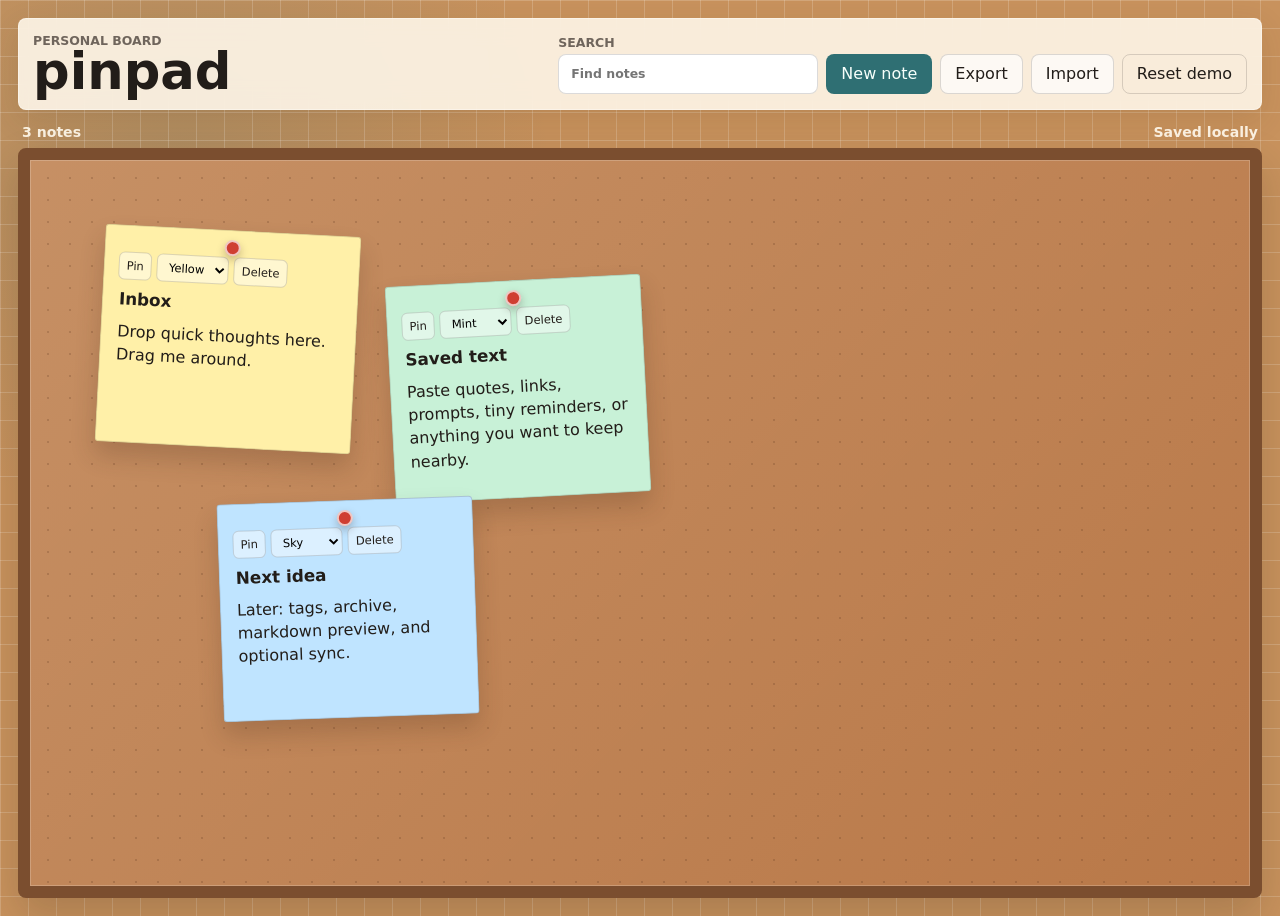
==== index.html @ 776c851c "Initial pinpad demo" ====
<!doctype html>
<html lang="en">
  <head>
    <meta charset="utf-8">
    <meta name="viewport" content="width=device-width, initial-scale=1">
    <title>pinpad</title>
    <link rel="stylesheet" href="styles.css">
  </head>
  <body>
    <main class="app-shell">
      <header class="topbar" aria-label="Board controls">
        <div class="brand">
          <p class="eyebrow">Personal board</p>
          <h1>pinpad</h1>
        </div>
        <div class="actions">
          <label class="search">
            <span>Search</span>
            <input id="searchInput" type="search" placeholder="Find notes">
          </label>
          <button id="addNote" class="primary" type="button">New note</button>
          <button id="exportNotes" type="button">Export</button>
          <label class="import-button">
            Import
            <input id="importNotes" type="file" accept="application/json">
          </label>
          <button id="resetBoard" class="ghost" type="button">Reset demo</button>
        </div>
      </header>

      <section class="board-wrap" aria-label="Sticky note board">
        <div class="board-meta">
          <span id="noteCount">0 notes</span>
          <span>Saved locally</span>
        </div>
        <div id="board" class="board"></div>
      </section>
    </main>

    <template id="noteTemplate">
      <article class="note" data-note-id="">
        <div class="note-pin" aria-hidden="true"></div>
        <div class="note-toolbar">
          <button class="pin-note" type="button" title="Bring forward">Pin</button>
          <select class="color-note" title="Color">
            <option value="yellow">Yellow</option>
            <option value="mint">Mint</option>
            <option value="sky">Sky</option>
            <option value="rose">Rose</option>
            <option value="lilac">Lilac</option>
          </select>
          <button class="delete-note" type="button" title="Delete">Delete</button>
        </div>
        <input class="note-title" aria-label="Note title" maxlength="48">
        <textarea class="note-body" aria-label="Note text" spellcheck="true"></textarea>
      </article>
    </template>

    <script src="app.js"></script>
  </body>
</html>
---- styles.css ----
:root {
  --ink: #221d19;
  --muted: #6f655c;
  --line: rgba(34, 29, 25, 0.16);
  --paper: #fff9ec;
  --surface: #f8f1e4;
  --accent: #2f6f73;
  --accent-ink: #f7fffb;
  --shadow: 0 18px 42px rgba(35, 25, 18, 0.18);
  --note-yellow: #fff0a8;
  --note-mint: #c8f1d7;
  --note-sky: #bfe4ff;
  --note-rose: #ffc7cc;
  --note-lilac: #dfd0ff;
}

* {
  box-sizing: border-box;
}

body {
  min-height: 100vh;
  margin: 0;
  color: var(--ink);
  font-family: Inter, ui-sans-serif, system-ui, -apple-system, BlinkMacSystemFont, "Segoe UI", sans-serif;
  background:
    linear-gradient(90deg, rgba(255, 255, 255, 0.18) 1px, transparent 1px),
    linear-gradient(rgba(255, 255, 255, 0.18) 1px, transparent 1px),
    radial-gradient(circle at 14% 18%, rgba(47, 111, 115, 0.16), transparent 28%),
    #c8925d;
  background-size: 28px 28px, 28px 28px, auto, auto;
}

button,
input,
select,
textarea {
  font: inherit;
}

button,
.import-button {
  min-height: 40px;
  border: 1px solid var(--line);
  border-radius: 8px;
  padding: 0 14px;
  color: var(--ink);
  background: rgba(255, 255, 255, 0.7);
  cursor: pointer;
}

button:hover,
.import-button:hover {
  border-color: rgba(34, 29, 25, 0.34);
  transform: translateY(-1px);
}

.app-shell {
  min-height: 100vh;
  padding: 18px;
}

.topbar {
  display: flex;
  align-items: center;
  justify-content: space-between;
  gap: 16px;
  max-width: 1400px;
  margin: 0 auto 14px;
  padding: 14px;
  border: 1px solid rgba(255, 255, 255, 0.36);
  border-radius: 8px;
  background: rgba(255, 249, 236, 0.88);
  box-shadow: 0 10px 32px rgba(77, 47, 20, 0.12);
  backdrop-filter: blur(12px);
}

.brand h1,
.brand p {
  margin: 0;
}

.brand h1 {
  font-size: clamp(1.8rem, 4vw, 3.3rem);
  line-height: 0.92;
  letter-spacing: 0;
}

.eyebrow {
  margin-bottom: 5px;
  color: var(--muted);
  font-size: 0.78rem;
  font-weight: 700;
  text-transform: uppercase;
}

.actions {
  display: flex;
  align-items: end;
  justify-content: flex-end;
  flex-wrap: wrap;
  gap: 8px;
}

.search {
  display: grid;
  gap: 4px;
  color: var(--muted);
  font-size: 0.78rem;
  font-weight: 700;
  text-transform: uppercase;
}

.search input {
  width: min(34vw, 260px);
  min-height: 40px;
  border: 1px solid var(--line);
  border-radius: 8px;
  padding: 0 12px;
  color: var(--ink);
  background: white;
}

.primary {
  border-color: transparent;
  color: var(--accent-ink);
  background: var(--accent);
}

.ghost {
  background: transparent;
}

.import-button {
  display: inline-flex;
  align-items: center;
  justify-content: center;
  position: relative;
  overflow: hidden;
}

.import-button input {
  position: absolute;
  inset: 0;
  opacity: 0;
  cursor: pointer;
}

.board-wrap {
  position: relative;
  max-width: 1400px;
  margin: 0 auto;
}

.board-meta {
  display: flex;
  justify-content: space-between;
  gap: 10px;
  padding: 0 4px 8px;
  color: rgba(255, 249, 236, 0.92);
  font-size: 0.88rem;
  font-weight: 700;
}

.board {
  position: relative;
  min-height: calc(100vh - 150px);
  overflow: hidden;
  border: 12px solid #7b4e2f;
  border-radius: 8px;
  background:
    radial-gradient(circle at 18px 18px, rgba(80, 44, 22, 0.2) 1px, transparent 1px),
    linear-gradient(135deg, rgba(255, 247, 226, 0.2), rgba(255, 247, 226, 0.02)),
    #b87645;
  background-size: 22px 22px, auto, auto;
  box-shadow: inset 0 0 0 1px rgba(255, 255, 255, 0.2), var(--shadow);
  touch-action: none;
}

.note {
  position: absolute;
  display: grid;
  grid-template-rows: auto auto 1fr;
  width: clamp(190px, 20vw, 260px);
  min-height: 190px;
  padding: 26px 14px 14px;
  border: 1px solid rgba(64, 42, 30, 0.18);
  border-radius: 4px;
  background: var(--note-yellow);
  box-shadow: 0 14px 24px rgba(62, 36, 18, 0.2);
  transform: rotate(var(--tilt, -1deg));
  user-select: none;
}

.note[data-color="mint"] {
  background: var(--note-mint);
}

.note[data-color="sky"] {
  background: var(--note-sky);
}

.note[data-color="rose"] {
  background: var(--note-rose);
}

.note[data-color="lilac"] {
  background: var(--note-lilac);
}

.note.is-dragging {
  cursor: grabbing;
  opacity: 0.96;
  transform: rotate(0deg) scale(1.015);
}

.note-pin {
  position: absolute;
  top: 9px;
  left: 50%;
  width: 16px;
  height: 16px;
  border: 2px solid rgba(255, 255, 255, 0.7);
  border-radius: 999px;
  background: #cf3f32;
  box-shadow: 0 4px 8px rgba(40, 18, 10, 0.26);
  transform: translateX(-50%);
}

.note-toolbar {
  display: flex;
  align-items: center;
  gap: 5px;
  margin-bottom: 8px;
}

.note-toolbar button,
.note-toolbar select {
  min-height: 28px;
  border: 1px solid rgba(34, 29, 25, 0.16);
  border-radius: 6px;
  padding: 0 7px;
  font-size: 0.72rem;
  background: rgba(255, 255, 255, 0.46);
}

.note-toolbar select {
  max-width: 84px;
}

.note-title,
.note-body {
  width: 100%;
  border: 0;
  color: var(--ink);
  background: transparent;
  outline: none;
  user-select: text;
}

.note-title {
  margin-bottom: 8px;
  font-size: 1.05rem;
  font-weight: 800;
}

.note-body {
  min-height: 110px;
  resize: none;
  line-height: 1.45;
}

.note.is-hidden {
  display: none;
}

@media (max-width: 760px) {
  .app-shell {
    padding: 10px;
  }

  .topbar {
    align-items: stretch;
    flex-direction: column;
  }

  .actions {
    justify-content: stretch;
  }

  .actions > *,
  .search input {
    width: 100%;
  }

  .board {
    min-height: 72vh;
    border-width: 8px;
  }

  .note {
    width: min(76vw, 260px);
  }
}
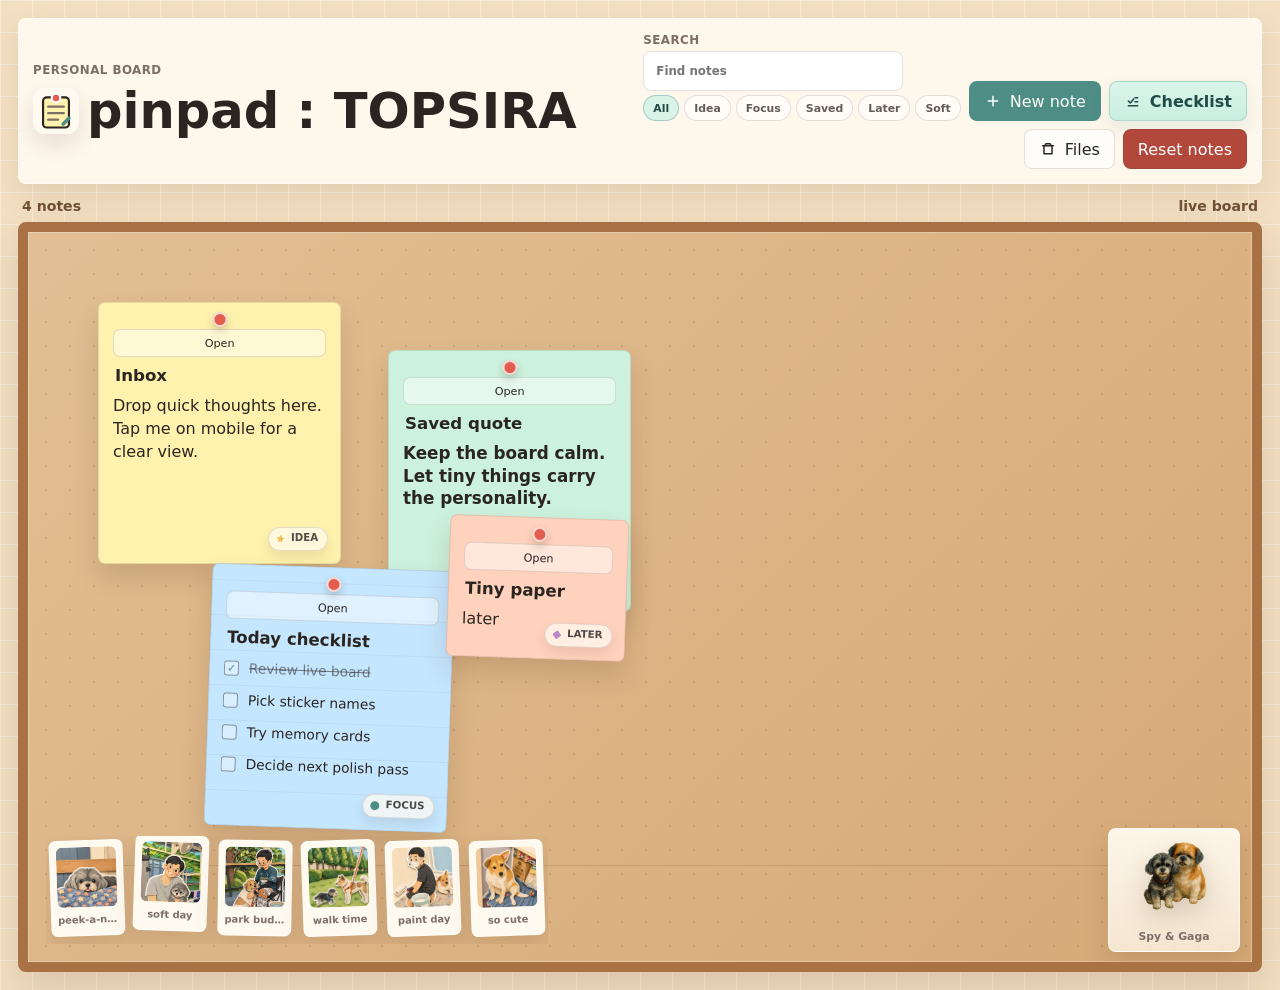
==== commit d289e9c9: "Promote v3 to public root" ====
--- a/index.html
+++ b/index.html
@@ -4,6 +4,7 @@
     <meta charset="utf-8">
     <meta name="viewport" content="width=device-width, initial-scale=1">
     <title>pinpad</title>
+    <link rel="icon" href="assets/favicon.svg" type="image/svg+xml">
     <link rel="stylesheet" href="styles.css">
   </head>
   <body>
@@ -11,52 +12,208 @@
       <header class="topbar" aria-label="Board controls">
         <div class="brand">
           <p class="eyebrow">Personal board</p>
-          <h1>pinpad</h1>
+          <div class="title-row">
+            <img class="board-logo" src="assets/favicon.svg" alt="" aria-hidden="true">
+            <input id="boardTitle" class="board-title" aria-label="Board name" maxlength="42">
+          </div>
         </div>
         <div class="actions">
-          <label class="search">
+          <div class="search">
             <span>Search</span>
             <input id="searchInput" type="search" placeholder="Find notes">
-          </label>
-          <button id="addNote" class="primary" type="button">New note</button>
-          <button id="exportNotes" type="button">Export</button>
-          <label class="import-button">
-            Import
-            <input id="importNotes" type="file" accept="application/json">
-          </label>
-          <button id="resetBoard" class="ghost" type="button">Reset demo</button>
+            <span id="stickerFilters" class="sticker-filters" aria-label="Filter by sticker"></span>
+          </div>
+          <button id="addNote" class="primary action-button" type="button">
+            <span class="button-icon" aria-hidden="true">
+              <svg viewBox="0 0 24 24"><path d="M12 5v14M5 12h14"/></svg>
+            </span>
+            <span>New note</span>
+          </button>
+          <button id="addChecklist" class="checklist-action action-button" type="button">
+            <span class="button-icon" aria-hidden="true">
+              <svg viewBox="0 0 24 24"><path d="m5 12 3 3 5-6"/><path d="M15 7h4M15 13h4M5 19h14"/></svg>
+            </span>
+            <span>Checklist</span>
+          </button>
+          <details class="file-menu">
+            <summary class="action-button">
+              <span class="button-icon" aria-hidden="true">
+                <svg viewBox="0 0 24 24"><path d="M4 7h16M7 7l2-3h6l2 3M6 7v12h12V7"/></svg>
+              </span>
+              <span>Files</span>
+            </summary>
+            <div class="file-menu-panel">
+              <button id="exportNotes" type="button">Export JSON</button>
+              <label class="import-button">
+                Import JSON
+                <input id="importNotes" type="file" accept="application/json">
+              </label>
+            </div>
+          </details>
+          <button id="resetBoard" class="danger" type="button">Reset notes</button>
         </div>
       </header>
 
       <section class="board-wrap" aria-label="Sticky note board">
         <div class="board-meta">
           <span id="noteCount">0 notes</span>
-          <span>Saved locally</span>
-        </div>
-        <div id="board" class="board"></div>
+          <span>live board</span>
+        </div>
+        <div id="board" class="board">
+          <div class="desk-line" aria-hidden="true"></div>
+          <aside class="memory-rail" aria-label="Memory stickers">
+            <button class="memory-card" type="button" data-memory="spySmile" title="Open Spy memory">
+              <img src="v2/assets/characters/spy-smile-card.jpg" alt="Spy smiling from a blanket">
+              <span>peek-a-note</span>
+            </button>
+            <button class="memory-card" type="button" data-memory="nongfah" title="Open Nongfah memory">
+              <img src="v2/assets/characters/nongfah-card.jpg" alt="Nongfah with Spy">
+              <span>soft day</span>
+            </button>
+            <button class="memory-card" type="button" data-memory="topIploy" title="Open TOP and IPLOY memory">
+              <img src="v2/assets/characters/top-iploy-card.jpg" alt="TOP and IPLOY with a dog">
+              <span>park buddy</span>
+            </button>
+            <button class="memory-card" type="button" data-memory="spyIploy" title="Open Spy and IPLOY memory">
+              <img src="v2/assets/characters/spy-iploy-card.jpg" alt="Spy and IPLOY walking outside">
+              <span>walk time</span>
+            </button>
+            <button class="memory-card" type="button" data-memory="topIployPaint" title="Open TOP and IPLOY paint memory">
+              <img src="v2/assets/characters/top-iploy-2-card.jpg" alt="TOP and IPLOY during painting">
+              <span>paint day</span>
+            </button>
+            <button class="memory-card" type="button" data-memory="iployCute" title="Open IPLOY memory">
+              <img src="v2/assets/characters/iploy-socute-card.jpg" alt="IPLOY sitting with toys">
+              <span>so cute</span>
+            </button>
+          </aside>
+          <div id="characterCorner" class="character-corner" aria-live="polite">
+            <div id="trashZone" class="trash-zone" aria-label="Drop note here to delete">
+              <span class="trash-icon" aria-hidden="true">
+                <svg viewBox="0 0 24 24"><path d="M8 7V5h8v2M5 7h14M8 10v8M12 10v8M16 10v8M7 7l1 14h8l1-14"/></svg>
+              </span>
+              <span>Drop to delete</span>
+            </div>
+            <div id="characterBubble" class="character-bubble" hidden></div>
+            <button id="characterButton" class="character-button" type="button" title="Say hello">
+              <img class="character-duo" src="v2/assets/characters/spy-gaga-cutout.png" alt="Spy and Gaga">
+              <span class="character-label">Spy &amp; Gaga</span>
+            </button>
+          </div>
+        </div>
       </section>
     </main>
 
     <template id="noteTemplate">
       <article class="note" data-note-id="">
         <div class="note-pin" aria-hidden="true"></div>
+        <div class="note-sticker" aria-hidden="true"></div>
         <div class="note-toolbar">
-          <button class="pin-note" type="button" title="Bring forward">Pin</button>
-          <select class="color-note" title="Color">
-            <option value="yellow">Yellow</option>
-            <option value="mint">Mint</option>
-            <option value="sky">Sky</option>
-            <option value="rose">Rose</option>
-            <option value="lilac">Lilac</option>
-          </select>
-          <button class="delete-note" type="button" title="Delete">Delete</button>
+          <button class="open-note" type="button" title="Open detail">Open</button>
         </div>
         <input class="note-title" aria-label="Note title" maxlength="48">
-        <textarea class="note-body" aria-label="Note text" spellcheck="true"></textarea>
+        <div class="checklist-preview" aria-hidden="true"></div>
+        <div class="note-body" aria-label="Note text"></div>
       </article>
     </template>
+
+    <dialog id="noteDialog" class="note-dialog" aria-labelledby="dialogTitle">
+      <form method="dialog" class="dialog-panel">
+        <div class="dialog-header">
+          <p class="eyebrow">Focused note</p>
+          <button class="icon-button" value="close" type="submit" title="Close">Close</button>
+        </div>
+        <input id="dialogTitle" class="dialog-title" aria-label="Note title" maxlength="48">
+        <div class="dialog-controls">
+          <label>
+            <span>Paper</span>
+            <select id="dialogType" aria-label="Paper type">
+              <option value="plain">Plain</option>
+              <option value="checklist">Checklist</option>
+              <option value="quote">Quote</option>
+              <option value="tiny">Tiny</option>
+            </select>
+          </label>
+          <label>
+            <span>Color</span>
+            <select id="dialogColor" aria-label="Note color">
+              <option value="butter">Butter</option>
+              <option value="mint">Mint</option>
+              <option value="sky">Sky</option>
+              <option value="peach">Peach</option>
+              <option value="lilac">Lilac</option>
+            </select>
+          </label>
+          <label>
+            <span>Sticker</span>
+            <select id="dialogSticker" aria-label="Note sticker">
+              <option value="none">No sticker</option>
+              <option value="idea">Idea</option>
+              <option value="focus">Focus</option>
+              <option value="saved">Saved</option>
+              <option value="later">Later</option>
+              <option value="soft">Soft</option>
+            </select>
+          </label>
+        </div>
+        <div id="formatToolbar" class="format-toolbar" aria-label="Text formatting">
+          <button type="button" data-command="bold" title="Bold"><strong>B</strong></button>
+          <button type="button" data-command="italic" title="Italic"><em>I</em></button>
+          <button type="button" data-command="justifyLeft" title="Align left">L</button>
+          <button type="button" data-command="justifyCenter" title="Align center">C</button>
+          <select id="listStyle" aria-label="List style">
+            <option value="">List</option>
+            <option value="insertUnorderedList">Bullet list</option>
+            <option value="insertOrderedList">Numbered list</option>
+          </select>
+          <select id="textColor" aria-label="Text color">
+            <option value="">Text color</option>
+            <option value="#2b2521">Ink</option>
+            <option value="#c83f34">Red</option>
+            <option value="#2f68b8">Blue</option>
+            <option value="#2f7b4f">Green</option>
+            <option value="#d96c2c">Orange</option>
+            <option value="#8a4bb8">Purple</option>
+          </select>
+          <select id="highlightColor" aria-label="Highlight color">
+            <option value="">Highlight</option>
+            <option value="#fff2ae">Yellow</option>
+            <option value="#ccf1dc">Mint</option>
+            <option value="#c4e6ff">Sky</option>
+            <option value="#ffd2bd">Peach</option>
+            <option value="#e4d6ff">Lilac</option>
+            <option value="transparent">Clear mark</option>
+          </select>
+          <button type="button" data-command="removeFormat" title="Clear format">Clear</button>
+        </div>
+        <div id="dialogRichBody" class="dialog-body rich-body" contenteditable="true" role="textbox" aria-label="Note text" spellcheck="true"></div>
+        <textarea id="dialogBody" class="dialog-body" aria-label="Note text" hidden></textarea>
+        <div id="dialogChecklist" class="dialog-checklist" hidden>
+          <div id="dialogChecklistItems" class="dialog-checklist-items"></div>
+          <button id="addChecklistItem" class="ghost" type="button">Add task</button>
+        </div>
+        <div class="dialog-actions">
+          <button id="bringForward" type="button">Bring forward</button>
+          <button id="dialogDelete" class="danger" value="delete" type="button">Delete</button>
+          <button class="primary" value="close" type="submit">Done</button>
+        </div>
+      </form>
+    </dialog>
+
+    <dialog id="memoryDialog" class="memory-dialog" aria-labelledby="memoryTitle">
+      <form method="dialog" class="memory-panel">
+        <div class="dialog-header">
+          <div>
+            <p class="eyebrow">Memory sticker</p>
+            <h2 id="memoryTitle" class="memory-title">Spy &amp; Gaga</h2>
+          </div>
+          <button class="icon-button" value="close" type="submit" title="Close">Close</button>
+        </div>
+        <img id="memoryImage" class="memory-image" src="v2/assets/characters/spy-smile-card.jpg" alt="">
+        <p id="memoryCaption" class="memory-caption"></p>
+      </form>
+    </dialog>
 
     <script src="app.js"></script>
   </body>
 </html>
-
--- a/styles.css
+++ b/styles.css
@@ -1,17 +1,20 @@
 :root {
-  --ink: #221d19;
-  --muted: #6f655c;
-  --line: rgba(34, 29, 25, 0.16);
-  --paper: #fff9ec;
-  --surface: #f8f1e4;
-  --accent: #2f6f73;
-  --accent-ink: #f7fffb;
-  --shadow: 0 18px 42px rgba(35, 25, 18, 0.18);
-  --note-yellow: #fff0a8;
-  --note-mint: #c8f1d7;
-  --note-sky: #bfe4ff;
-  --note-rose: #ffc7cc;
-  --note-lilac: #dfd0ff;
+  --ink: #2b2521;
+  --muted: #7b6f67;
+  --line: rgba(64, 48, 38, 0.14);
+  --paper: #fffaf0;
+  --surface: #f8efe2;
+  --accent: #4e8d86;
+  --accent-ink: #fbfffc;
+  --danger: #b2483c;
+  --board: #d6a874;
+  --board-soft: #edcf9f;
+  --shadow: 0 18px 42px rgba(74, 45, 23, 0.14);
+  --note-butter: #fff2ae;
+  --note-mint: #ccf1dc;
+  --note-sky: #c4e6ff;
+  --note-peach: #ffd2bd;
+  --note-lilac: #e4d6ff;
 }
 
 * {
@@ -24,11 +27,10 @@
   color: var(--ink);
   font-family: Inter, ui-sans-serif, system-ui, -apple-system, BlinkMacSystemFont, "Segoe UI", sans-serif;
   background:
-    linear-gradient(90deg, rgba(255, 255, 255, 0.18) 1px, transparent 1px),
-    linear-gradient(rgba(255, 255, 255, 0.18) 1px, transparent 1px),
-    radial-gradient(circle at 14% 18%, rgba(47, 111, 115, 0.16), transparent 28%),
-    #c8925d;
-  background-size: 28px 28px, 28px 28px, auto, auto;
+    linear-gradient(90deg, rgba(255, 255, 255, 0.36) 1px, transparent 1px),
+    linear-gradient(rgba(255, 255, 255, 0.36) 1px, transparent 1px),
+    #f3dfc2;
+  background-size: 32px 32px;
 }
 
 button,
@@ -36,6 +38,17 @@
 select,
 textarea {
   font: inherit;
+}
+
+svg {
+  display: block;
+  width: 1em;
+  height: 1em;
+  fill: none;
+  stroke: currentColor;
+  stroke-linecap: round;
+  stroke-linejoin: round;
+  stroke-width: 2.25;
 }
 
 button,
@@ -45,13 +58,15 @@
   border-radius: 8px;
   padding: 0 14px;
   color: var(--ink);
-  background: rgba(255, 255, 255, 0.7);
+  background: rgba(255, 255, 255, 0.74);
   cursor: pointer;
+  transition: transform 160ms ease, border-color 160ms ease, box-shadow 160ms ease;
 }
 
 button:hover,
 .import-button:hover {
-  border-color: rgba(34, 29, 25, 0.34);
+  border-color: rgba(64, 48, 38, 0.3);
+  box-shadow: 0 8px 20px rgba(74, 45, 23, 0.09);
   transform: translateY(-1px);
 }
 
@@ -61,6 +76,8 @@
 }
 
 .topbar {
+  position: relative;
+  z-index: 2000;
   display: flex;
   align-items: center;
   justify-content: space-between;
@@ -68,29 +85,56 @@
   max-width: 1400px;
   margin: 0 auto 14px;
   padding: 14px;
-  border: 1px solid rgba(255, 255, 255, 0.36);
+  border: 1px solid rgba(255, 255, 255, 0.64);
   border-radius: 8px;
-  background: rgba(255, 249, 236, 0.88);
-  box-shadow: 0 10px 32px rgba(77, 47, 20, 0.12);
-  backdrop-filter: blur(12px);
-}
-
-.brand h1,
-.brand p {
-  margin: 0;
-}
-
-.brand h1 {
-  font-size: clamp(1.8rem, 4vw, 3.3rem);
-  line-height: 0.92;
+  background: rgba(255, 250, 240, 0.9);
+  box-shadow: 0 12px 30px rgba(118, 80, 45, 0.12);
+  backdrop-filter: blur(14px);
+}
+
+.brand {
+  min-width: min(42vw, 520px);
+}
+
+.title-row {
+  display: flex;
+  align-items: center;
+  gap: 8px;
+}
+
+.board-logo {
+  width: 46px;
+  height: 46px;
+  flex: 0 0 auto;
+  border-radius: 12px;
+  box-shadow: 0 10px 22px rgba(74, 45, 23, 0.12);
+}
+
+.board-title {
+  width: 100%;
+  min-height: 54px;
+  border: 0;
+  border-radius: 8px;
+  padding: 0;
+  color: var(--ink);
+  background: transparent;
+  font-size: clamp(1.55rem, 4vw, 3.1rem);
+  font-weight: 850;
+  line-height: 1;
   letter-spacing: 0;
+  outline: none;
+}
+
+.board-title:focus {
+  box-shadow: inset 0 -3px 0 rgba(78, 141, 134, 0.28);
 }
 
 .eyebrow {
-  margin-bottom: 5px;
+  margin: 0 0 5px;
   color: var(--muted);
-  font-size: 0.78rem;
-  font-weight: 700;
+  font-size: 0.74rem;
+  font-weight: 800;
+  letter-spacing: 0.04em;
   text-transform: uppercase;
 }
 
@@ -102,13 +146,53 @@
   gap: 8px;
 }
 
+.action-button {
+  display: inline-flex;
+  align-items: center;
+  justify-content: center;
+  gap: 8px;
+}
+
+.button-icon {
+  display: inline-grid;
+  place-items: center;
+  width: 18px;
+  height: 18px;
+  flex: 0 0 auto;
+}
+
 .search {
   display: grid;
   gap: 4px;
   color: var(--muted);
-  font-size: 0.78rem;
-  font-weight: 700;
+  font-size: 0.74rem;
+  font-weight: 800;
+  letter-spacing: 0.04em;
   text-transform: uppercase;
+}
+
+.sticker-filters {
+  display: flex;
+  flex-wrap: wrap;
+  gap: 5px;
+  max-width: min(42vw, 340px);
+  text-transform: none;
+}
+
+.filter-chip {
+  min-height: 26px;
+  border-radius: 999px;
+  padding: 0 9px;
+  color: rgba(43, 37, 33, 0.74);
+  background: rgba(255, 255, 255, 0.58);
+  font-size: 0.68rem;
+  font-weight: 850;
+}
+
+.filter-chip[aria-pressed="true"] {
+  border-color: rgba(78, 141, 134, 0.38);
+  color: #234b46;
+  background: #d9f3e9;
 }
 
 .search input {
@@ -127,8 +211,29 @@
   background: var(--accent);
 }
 
-.ghost {
-  background: transparent;
+.checklist-action {
+  border-color: rgba(78, 141, 134, 0.28);
+  color: #234b46;
+  background:
+    linear-gradient(180deg, rgba(255, 255, 255, 0.34), rgba(255, 255, 255, 0)),
+    #c9efe0;
+  box-shadow: 0 8px 18px rgba(78, 141, 134, 0.12);
+  font-weight: 850;
+}
+
+.checklist-action:hover {
+  border-color: rgba(78, 141, 134, 0.44);
+  box-shadow: 0 12px 22px rgba(78, 141, 134, 0.18);
+}
+
+.ghost,
+.icon-button {
+  background: rgba(255, 255, 255, 0.46);
+}
+
+.danger {
+  color: white;
+  background: var(--danger);
 }
 
 .import-button {
@@ -139,6 +244,58 @@
   overflow: hidden;
 }
 
+.file-menu {
+  position: relative;
+  z-index: 2600;
+}
+
+.file-menu summary {
+  min-height: 40px;
+  border: 1px solid var(--line);
+  border-radius: 8px;
+  padding: 0 14px;
+  color: var(--ink);
+  background: rgba(255, 255, 255, 0.74);
+  cursor: pointer;
+  list-style: none;
+  transition: transform 160ms ease, border-color 160ms ease, box-shadow 160ms ease;
+}
+
+.file-menu summary::-webkit-details-marker {
+  display: none;
+}
+
+.file-menu summary:hover {
+  border-color: rgba(64, 48, 38, 0.3);
+  box-shadow: 0 8px 20px rgba(74, 45, 23, 0.09);
+  transform: translateY(-1px);
+}
+
+.file-menu-panel {
+  position: absolute;
+  right: 0;
+  top: calc(100% + 8px);
+  z-index: 3200;
+  display: grid;
+  gap: 6px;
+  width: 170px;
+  padding: 8px;
+  border: 1px solid rgba(64, 48, 38, 0.12);
+  border-radius: 8px;
+  background: rgba(255, 250, 240, 0.98);
+  box-shadow: 0 18px 34px rgba(74, 45, 23, 0.16);
+}
+
+.file-menu-panel button,
+.file-menu-panel .import-button {
+  width: 100%;
+  justify-content: center;
+  min-height: 36px;
+  padding: 0 10px;
+  background: white;
+  text-align: center;
+}
+
 .import-button input {
   position: absolute;
   inset: 0;
@@ -157,55 +314,215 @@
   justify-content: space-between;
   gap: 10px;
   padding: 0 4px 8px;
-  color: rgba(255, 249, 236, 0.92);
+  color: #6f5135;
   font-size: 0.88rem;
-  font-weight: 700;
+  font-weight: 800;
 }
 
 .board {
   position: relative;
   min-height: calc(100vh - 150px);
   overflow: hidden;
-  border: 12px solid #7b4e2f;
+  border: 10px solid #a87245;
   border-radius: 8px;
   background:
-    radial-gradient(circle at 18px 18px, rgba(80, 44, 22, 0.2) 1px, transparent 1px),
-    linear-gradient(135deg, rgba(255, 247, 226, 0.2), rgba(255, 247, 226, 0.02)),
-    #b87645;
-  background-size: 22px 22px, auto, auto;
-  box-shadow: inset 0 0 0 1px rgba(255, 255, 255, 0.2), var(--shadow);
+    radial-gradient(circle at 18px 18px, rgba(111, 74, 42, 0.18) 1px, transparent 1px),
+    linear-gradient(135deg, rgba(255, 250, 230, 0.28), rgba(255, 250, 230, 0.02)),
+    var(--board);
+  background-size: 24px 24px, auto, auto;
+  box-shadow: inset 0 0 0 1px rgba(255, 255, 255, 0.28), var(--shadow);
   touch-action: none;
 }
 
+.board.is-dragging-note .trash-zone {
+  opacity: 1;
+  transform: translateY(0) scale(1);
+}
+
+.desk-line {
+  position: absolute;
+  right: 22px;
+  bottom: 96px;
+  left: 22px;
+  height: 1px;
+  background: rgba(104, 67, 36, 0.16);
+}
+
 .note {
+  --note-bg: var(--note-butter);
   position: absolute;
   display: grid;
-  grid-template-rows: auto auto 1fr;
-  width: clamp(190px, 20vw, 260px);
-  min-height: 190px;
+  grid-template-rows: auto auto minmax(0, 1fr);
+  width: clamp(190px, 19vw, 250px);
+  height: clamp(184px, 22vw, 262px);
   padding: 26px 14px 14px;
-  border: 1px solid rgba(64, 42, 30, 0.18);
-  border-radius: 4px;
-  background: var(--note-yellow);
-  box-shadow: 0 14px 24px rgba(62, 36, 18, 0.2);
+  border: 1px solid rgba(64, 42, 30, 0.12);
+  border-radius: 7px;
+  background: var(--note-bg);
+  box-shadow: 0 14px 26px rgba(82, 51, 27, 0.16);
+  overflow: hidden;
   transform: rotate(var(--tilt, -1deg));
   user-select: none;
+  transition: transform 160ms ease, box-shadow 160ms ease, opacity 160ms ease;
 }
 
 .note[data-color="mint"] {
-  background: var(--note-mint);
+  --note-bg: var(--note-mint);
 }
 
 .note[data-color="sky"] {
-  background: var(--note-sky);
-}
-
-.note[data-color="rose"] {
-  background: var(--note-rose);
+  --note-bg: var(--note-sky);
+}
+
+.note[data-color="peach"] {
+  --note-bg: var(--note-peach);
 }
 
 .note[data-color="lilac"] {
-  background: var(--note-lilac);
+  --note-bg: var(--note-lilac);
+}
+
+.note[data-type="checklist"] {
+  background:
+    repeating-linear-gradient(0deg, transparent 0 34px, rgba(96, 68, 42, 0.14) 35px),
+    var(--note-bg);
+}
+
+.note[data-type="quote"] .note-body {
+  font-size: 1.05rem;
+  font-weight: 750;
+  line-height: 1.35;
+}
+
+.note[data-type="quote"] .note-body::first-line {
+  font-weight: 900;
+}
+
+.note[data-type="tiny"] {
+  width: clamp(150px, 14vw, 182px);
+  height: 142px;
+}
+
+.note[data-type="checklist"] .note-body {
+  min-height: 58px;
+}
+
+.note[data-type="checklist"] .checklist-preview {
+  display: grid;
+}
+
+.note[data-type="checklist"] .note-body {
+  display: none;
+}
+
+.checklist-preview {
+  display: none;
+  gap: 5px;
+  min-height: 0;
+  margin-top: 4px;
+  padding-bottom: 28px;
+  overflow: auto;
+  overscroll-behavior: contain;
+  touch-action: pan-y;
+}
+
+.checklist-row {
+  display: grid;
+  grid-template-columns: 18px minmax(0, 1fr);
+  align-items: start;
+  gap: 7px;
+  min-height: 22px;
+  margin: 0;
+  color: var(--ink);
+  font-size: 0.86rem;
+  line-height: 1.25;
+  cursor: pointer;
+  user-select: none;
+}
+
+.checklist-row input[type="checkbox"] {
+  appearance: none;
+  display: inline-grid;
+  place-items: center;
+  width: 15px;
+  height: 15px;
+  margin: 1px 0 0;
+  border: 1.5px solid rgba(43, 37, 33, 0.46);
+  border-radius: 3px;
+  background: rgba(255, 255, 255, 0.36);
+  color: #4e8d86;
+}
+
+.checklist-row input[type="checkbox"]:checked::before {
+  color: #4e8d86;
+  content: "✓";
+  font-size: 0.66rem;
+  font-weight: 900;
+}
+
+.checklist-row.is-checked span:last-child {
+  color: rgba(43, 37, 33, 0.56);
+  text-decoration: line-through;
+}
+
+.note-sticker {
+  position: absolute;
+  right: 12px;
+  bottom: 12px;
+  max-width: calc(100% - 24px);
+  min-height: 24px;
+  border: 1px solid rgba(37, 31, 27, 0.12);
+  border-radius: 999px;
+  padding: 4px 9px 4px 22px;
+  color: rgba(43, 37, 33, 0.82);
+  background: rgba(255, 250, 240, 0.72);
+  box-shadow: 0 6px 12px rgba(82, 51, 27, 0.11);
+  font-size: 0.64rem;
+  font-weight: 900;
+  line-height: 1;
+  pointer-events: none;
+  text-transform: uppercase;
+}
+
+.note-sticker::before {
+  position: absolute;
+  top: 50%;
+  left: 7px;
+  width: 9px;
+  height: 9px;
+  border-radius: 3px;
+  background: #4e8d86;
+  content: "";
+  transform: translateY(-50%) rotate(8deg);
+}
+
+.note[data-sticker="idea"] .note-sticker::before {
+  background: #f2b84b;
+  clip-path: polygon(50% 0, 61% 32%, 96% 35%, 68% 56%, 78% 91%, 50% 70%, 22% 91%, 32% 56%, 4% 35%, 39% 32%);
+}
+
+.note[data-sticker="focus"] .note-sticker::before {
+  background: #4e8d86;
+  border-radius: 999px;
+}
+
+.note[data-sticker="saved"] .note-sticker::before {
+  background: #6f8db9;
+  border-radius: 2px 2px 5px 5px;
+}
+
+.note[data-sticker="later"] .note-sticker::before {
+  background: #b987c7;
+  clip-path: polygon(50% 0, 100% 50%, 50% 100%, 0 50%);
+}
+
+.note[data-sticker="soft"] .note-sticker::before {
+  background: #f08f7a;
+  border-radius: 999px 999px 999px 3px;
+}
+
+.note.is-new {
+  animation: pop-in 260ms ease both;
 }
 
 .note.is-dragging {
@@ -214,22 +531,31 @@
   transform: rotate(0deg) scale(1.015);
 }
 
+.note:hover {
+  box-shadow: 0 18px 30px rgba(82, 51, 27, 0.2);
+}
+
 .note-pin {
   position: absolute;
   top: 9px;
   left: 50%;
-  width: 16px;
-  height: 16px;
-  border: 2px solid rgba(255, 255, 255, 0.7);
+  width: 15px;
+  height: 15px;
+  border: 2px solid rgba(255, 255, 255, 0.75);
   border-radius: 999px;
-  background: #cf3f32;
-  box-shadow: 0 4px 8px rgba(40, 18, 10, 0.26);
+  background: #e35d4f;
+  box-shadow: 0 4px 8px rgba(40, 18, 10, 0.2);
   transform: translateX(-50%);
+}
+
+.note:hover .note-pin {
+  animation: pin-wobble 620ms ease;
 }
 
 .note-toolbar {
   display: flex;
   align-items: center;
+  flex-wrap: wrap;
   gap: 5px;
   margin-bottom: 8px;
 }
@@ -237,15 +563,27 @@
 .note-toolbar button,
 .note-toolbar select {
   min-height: 28px;
-  border: 1px solid rgba(34, 29, 25, 0.16);
-  border-radius: 6px;
-  padding: 0 7px;
-  font-size: 0.72rem;
-  background: rgba(255, 255, 255, 0.46);
+  border: 1px solid rgba(34, 29, 25, 0.13);
+  border-radius: 7px;
+  padding: 0 6px;
+  font-size: 0.7rem;
+  background: rgba(255, 255, 255, 0.48);
 }
 
 .note-toolbar select {
-  max-width: 84px;
+  max-width: 74px;
+}
+
+.note-toolbar .type-note {
+  max-width: 72px;
+}
+
+.note-toolbar .sticker-note {
+  max-width: 72px;
+}
+
+.open-note {
+  width: 100%;
 }
 
 .note-title,
@@ -259,19 +597,530 @@
 }
 
 .note-title {
+  pointer-events: none;
+}
+
+.note-title {
   margin-bottom: 8px;
-  font-size: 1.05rem;
-  font-weight: 800;
+  font-size: 1.04rem;
+  font-weight: 850;
 }
 
 .note-body {
-  min-height: 110px;
+  min-height: 0;
+  overflow: auto;
+  overscroll-behavior: contain;
+  pointer-events: auto;
   resize: none;
+  touch-action: pan-y;
   line-height: 1.45;
 }
 
 .note.is-hidden {
   display: none;
+}
+
+.memory-rail {
+  position: absolute;
+  bottom: 18px;
+  left: 18px;
+  z-index: 80;
+  display: flex;
+  align-items: end;
+  gap: 10px;
+  max-width: calc(100% - 188px);
+  overflow-x: auto;
+  padding: 4px 4px 8px;
+}
+
+.memory-card {
+  position: relative;
+  display: grid;
+  gap: 5px;
+  width: 74px;
+  min-height: 96px;
+  padding: 6px 6px 7px;
+  border: 1px solid rgba(255, 255, 255, 0.72);
+  border-radius: 7px;
+  color: var(--ink);
+  background: #fffaf0;
+  box-shadow: 0 10px 24px rgba(84, 50, 26, 0.14);
+  transform: rotate(-2deg);
+}
+
+.memory-card:nth-child(2) {
+  transform: translateY(-5px) rotate(2deg);
+}
+
+.memory-card:nth-child(3) {
+  transform: rotate(1deg);
+}
+
+.memory-card:hover {
+  transform: translateY(-4px) rotate(0deg);
+}
+
+.memory-card img {
+  width: 100%;
+  aspect-ratio: 1;
+  border-radius: 6px;
+  object-fit: cover;
+  object-position: center 42%;
+}
+
+.memory-card span {
+  overflow: hidden;
+  color: var(--muted);
+  font-size: 0.62rem;
+  font-weight: 850;
+  line-height: 1.1;
+  text-overflow: ellipsis;
+  white-space: nowrap;
+}
+
+.character-corner {
+  position: absolute;
+  right: 12px;
+  bottom: 10px;
+  z-index: 900;
+  display: grid;
+  justify-items: end;
+  gap: 4px;
+  pointer-events: none;
+}
+
+.trash-zone {
+  display: grid;
+  justify-items: center;
+  gap: 5px;
+  width: 132px;
+  min-height: 76px;
+  border: 1.5px dashed rgba(178, 72, 60, 0.45);
+  border-radius: 10px;
+  padding: 10px 8px;
+  color: #8f332b;
+  background: rgba(255, 250, 240, 0.86);
+  box-shadow: 0 12px 24px rgba(84, 50, 26, 0.12);
+  opacity: 0;
+  pointer-events: none;
+  transform: translateY(4px) scale(0.98);
+  transition: opacity 160ms ease, transform 160ms ease, border-color 160ms ease, background 160ms ease;
+  visibility: hidden;
+}
+
+.board.is-dragging-note .trash-zone {
+  opacity: 1;
+  transform: translateY(0) scale(1);
+  visibility: visible;
+}
+
+.trash-zone.is-ready {
+  border-color: rgba(178, 72, 60, 0.9);
+  background: #ffe7e2;
+  opacity: 1;
+  transform: translateY(0) scale(1.03);
+}
+
+.trash-icon {
+  display: grid;
+  place-items: center;
+  width: 34px;
+  height: 34px;
+  border-radius: 999px;
+  color: white;
+  background: var(--danger);
+}
+
+.trash-zone span:last-child {
+  font-size: 0.66rem;
+  font-weight: 900;
+  line-height: 1.1;
+  text-transform: uppercase;
+}
+
+.character-button {
+  display: grid;
+  grid-template-rows: minmax(98px, auto) auto;
+  align-items: center;
+  justify-content: center;
+  width: 132px;
+  min-height: 122px;
+  padding: 3px 8px 8px;
+  border-color: rgba(255, 255, 255, 0.72);
+  background: linear-gradient(180deg, rgba(255, 250, 240, 0.94), rgba(255, 250, 240, 0.74));
+  box-shadow: 0 12px 26px rgba(84, 50, 26, 0.16);
+  pointer-events: auto;
+}
+
+.character-button:hover .character-duo {
+  animation: buddy-bob 760ms ease;
+}
+
+.character-duo {
+  display: block;
+  width: min(108px, 100%);
+  height: 100px;
+  margin: -18px auto -2px;
+  object-fit: contain;
+  filter: drop-shadow(0 10px 12px rgba(66, 37, 19, 0.18));
+  transform-origin: 50% 100%;
+  animation: floaty 4s ease-in-out infinite;
+}
+
+.character-label {
+  color: var(--muted);
+  font-size: 0.68rem;
+  font-weight: 800;
+}
+
+.dog {
+  position: relative;
+  display: block;
+  width: 42px;
+  height: 42px;
+  border-radius: 45% 45% 50% 50%;
+  animation: floaty 3.2s ease-in-out infinite;
+}
+
+.dog-one {
+  background: #f0c39b;
+}
+
+.dog-two {
+  background: #fff4df;
+  animation-delay: 420ms;
+}
+
+.ear {
+  position: absolute;
+  top: -4px;
+  width: 14px;
+  height: 18px;
+  border-radius: 60% 60% 45% 45%;
+  background: #8c5b3a;
+}
+
+.ear.left {
+  left: 4px;
+  transform: rotate(-22deg);
+}
+
+.ear.right {
+  right: 4px;
+  transform: rotate(22deg);
+}
+
+.dog-two .ear {
+  background: #d89f72;
+}
+
+.face::before,
+.face::after {
+  position: absolute;
+  top: 18px;
+  width: 5px;
+  height: 5px;
+  border-radius: 999px;
+  background: var(--ink);
+  content: "";
+}
+
+.face::before {
+  left: 12px;
+}
+
+.face::after {
+  right: 12px;
+}
+
+.face {
+  position: absolute;
+  inset: 0;
+}
+
+.face::selection {
+  background: transparent;
+}
+
+.dog::after {
+  position: absolute;
+  left: 18px;
+  bottom: 11px;
+  width: 7px;
+  height: 5px;
+  border-radius: 999px;
+  background: #5d3e2b;
+  content: "";
+}
+
+.character-bubble {
+  max-width: 180px;
+  border: 1px solid rgba(64, 48, 38, 0.12);
+  border-radius: 8px;
+  padding: 9px 11px;
+  color: var(--ink);
+  background: rgba(255, 250, 240, 0.95);
+  box-shadow: 0 10px 24px rgba(84, 50, 26, 0.12);
+  font-size: 0.86rem;
+  font-weight: 700;
+  pointer-events: none;
+}
+
+.note-dialog,
+.memory-dialog {
+  width: min(520px, calc(100vw - 22px));
+  border: 0;
+  border-radius: 12px;
+  padding: 0;
+  color: var(--ink);
+  background: transparent;
+  max-height: calc(100vh - 24px);
+}
+
+.note-dialog::backdrop,
+.memory-dialog::backdrop {
+  background: rgba(58, 39, 25, 0.32);
+  backdrop-filter: blur(4px);
+}
+
+.dialog-panel,
+.memory-panel {
+  display: grid;
+  gap: 12px;
+  padding: 16px;
+  border: 1px solid rgba(255, 255, 255, 0.68);
+  border-radius: 12px;
+  background: rgba(255, 250, 240, 0.98);
+  box-shadow: 0 28px 70px rgba(58, 39, 25, 0.24);
+  max-height: calc(100vh - 24px);
+  overflow: auto;
+}
+
+.dialog-header,
+.dialog-actions,
+.dialog-controls {
+  display: flex;
+  align-items: center;
+  justify-content: space-between;
+  gap: 8px;
+}
+
+.dialog-controls {
+  align-items: stretch;
+  display: grid;
+  grid-template-columns: repeat(3, minmax(0, 1fr));
+}
+
+.dialog-controls label {
+  display: grid;
+  gap: 5px;
+  color: var(--muted);
+  font-size: 0.68rem;
+  font-weight: 900;
+  letter-spacing: 0.04em;
+  text-transform: uppercase;
+}
+
+.dialog-controls select,
+.dialog-actions button,
+.dialog-checklist button {
+  width: 100%;
+}
+
+.dialog-title,
+.dialog-body {
+  width: 100%;
+  border: 1px solid var(--line);
+  border-radius: 8px;
+  color: var(--ink);
+  background: white;
+}
+
+.format-toolbar {
+  display: flex;
+  flex-wrap: wrap;
+  gap: 6px;
+  padding: 8px;
+  border: 1px solid var(--line);
+  border-radius: 8px;
+  background: rgba(255, 255, 255, 0.58);
+}
+
+.format-toolbar[hidden] {
+  display: none;
+}
+
+.format-toolbar button,
+.format-toolbar select {
+  min-height: 32px;
+  padding: 0 10px;
+  font-size: 0.82rem;
+  font-weight: 850;
+}
+
+.format-toolbar select {
+  max-width: 128px;
+  border: 1px solid var(--line);
+  border-radius: 8px;
+  color: var(--ink);
+  background: white;
+}
+
+.dialog-title {
+  min-height: 48px;
+  padding: 0 12px;
+  font-size: 1.2rem;
+  font-weight: 850;
+}
+
+.dialog-body {
+  min-height: 220px;
+  max-height: min(42vh, 380px);
+  padding: 12px;
+  overflow: auto;
+  overscroll-behavior: contain;
+  touch-action: pan-y;
+  line-height: 1.5;
+  resize: vertical;
+}
+
+.rich-body {
+  outline: none;
+}
+
+.rich-body:empty::before {
+  color: rgba(43, 37, 33, 0.42);
+  content: "Write something...";
+}
+
+.dialog-checklist {
+  display: grid;
+  gap: 10px;
+}
+
+.dialog-checklist[hidden],
+.dialog-body[hidden] {
+  display: none;
+}
+
+.dialog-checklist-items {
+  display: grid;
+  gap: 8px;
+  max-height: min(42vh, 380px);
+  overflow: auto;
+  overscroll-behavior: contain;
+  touch-action: pan-y;
+  padding-right: 2px;
+}
+
+.dialog-checklist-row {
+  display: grid;
+  grid-template-columns: 28px minmax(0, 1fr) 34px;
+  align-items: center;
+  gap: 9px;
+  min-height: 42px;
+  border: 1px solid var(--line);
+  border-radius: 8px;
+  padding: 7px 10px;
+  background: white;
+}
+
+.remove-task {
+  display: inline-grid;
+  place-items: center;
+  min-height: 30px;
+  width: 30px;
+  border-color: rgba(178, 72, 60, 0.2);
+  border-radius: 999px;
+  padding: 0;
+  color: #8f332b;
+  background: #fff1ee;
+  font-size: 1.05rem;
+  line-height: 1;
+}
+
+.dialog-checklist-row input[type="checkbox"] {
+  width: 18px;
+  height: 18px;
+  accent-color: var(--accent);
+}
+
+.dialog-checklist-row input[type="text"] {
+  min-height: 30px;
+  border: 0;
+  color: var(--ink);
+  background: transparent;
+  outline: none;
+}
+
+.memory-dialog {
+  width: min(430px, calc(100vw - 22px));
+}
+
+.memory-title {
+  margin: 2px 0 0;
+  font-size: 1.25rem;
+  line-height: 1.1;
+}
+
+.memory-image {
+  width: 100%;
+  max-height: min(64vh, 560px);
+  border: 1px solid var(--line);
+  border-radius: 8px;
+  object-fit: cover;
+  object-position: center 42%;
+}
+
+.memory-caption {
+  margin: 0;
+  color: var(--muted);
+  font-weight: 700;
+  line-height: 1.45;
+}
+
+@keyframes pop-in {
+  from {
+    opacity: 0;
+    transform: translateY(10px) scale(0.96) rotate(0deg);
+  }
+  to {
+    opacity: 1;
+    transform: rotate(var(--tilt, -1deg));
+  }
+}
+
+@keyframes pin-wobble {
+  0%, 100% {
+    transform: translateX(-50%) rotate(0deg);
+  }
+  35% {
+    transform: translateX(-50%) rotate(-12deg);
+  }
+  70% {
+    transform: translateX(-50%) rotate(10deg);
+  }
+}
+
+@keyframes floaty {
+  0%, 100% {
+    transform: translateY(0);
+  }
+  50% {
+    transform: translateY(-4px);
+  }
+}
+
+@keyframes buddy-bob {
+  0%, 100% {
+    transform: translateY(0) rotate(0deg);
+  }
+  35% {
+    transform: translateY(-5px) rotate(-2deg);
+  }
+  70% {
+    transform: translateY(-2px) rotate(2deg);
+  }
 }
 
 @media (max-width: 760px) {
@@ -284,22 +1133,201 @@
     flex-direction: column;
   }
 
+  .brand {
+    min-width: 0;
+  }
+
+  .board-title {
+    min-height: 42px;
+    font-size: 1.75rem;
+  }
+
+  .board-logo {
+    width: 38px;
+    height: 38px;
+    border-radius: 10px;
+  }
+
   .actions {
-    justify-content: stretch;
+    display: grid;
+    grid-template-columns: 1fr 1fr;
+    align-items: start;
+  }
+
+  .search {
+    grid-column: 1 / -1;
+  }
+
+  .sticker-filters {
+    max-width: 100%;
   }
 
   .actions > *,
+  .actions summary,
   .search input {
     width: 100%;
   }
 
+  .file-menu-panel {
+    right: auto;
+    left: 0;
+    width: min(220px, 100%);
+  }
+
   .board {
     min-height: 72vh;
-    border-width: 8px;
+    border-width: 7px;
   }
 
   .note {
-    width: min(76vw, 260px);
-  }
-}
-
+    width: clamp(116px, 38vw, 150px);
+    height: 188px;
+    padding: 20px 9px 24px;
+    border-radius: 6px;
+  }
+
+  .note-toolbar {
+    margin-bottom: 6px;
+  }
+
+  .note-toolbar button {
+    width: 100%;
+    min-height: 26px;
+    font-size: 0.7rem;
+  }
+
+  .note-title {
+    font-size: 0.82rem;
+    pointer-events: none;
+  }
+
+  .note-body {
+    min-height: 62px;
+    font-size: 0.72rem;
+    line-height: 1.35;
+    pointer-events: auto;
+  }
+
+  .note[data-type="quote"] .note-body {
+    font-size: 0.82rem;
+    line-height: 1.25;
+  }
+
+  .note[data-type="tiny"] {
+    width: 118px;
+    height: 112px;
+  }
+
+  .note[data-type="checklist"] .note-body {
+    display: none;
+  }
+
+  .checklist-preview {
+    gap: 3px;
+    padding-bottom: 20px;
+  }
+
+  .checklist-row {
+    grid-template-columns: 14px minmax(0, 1fr);
+    gap: 5px;
+    min-height: 17px;
+    font-size: 0.62rem;
+  }
+
+  .checklist-row input[type="checkbox"] {
+    width: 12px;
+    height: 12px;
+    border-radius: 2px;
+  }
+
+  .checklist-row input[type="checkbox"]:checked::before {
+    font-size: 0.52rem;
+  }
+
+  .note-sticker {
+    right: 8px;
+    bottom: 8px;
+    min-height: 20px;
+    padding: 4px 7px 4px 18px;
+    font-size: 0.52rem;
+  }
+
+  .note-sticker::before {
+    left: 6px;
+    width: 8px;
+    height: 8px;
+  }
+
+  .character-corner {
+    right: 10px;
+    bottom: 10px;
+  }
+
+  .character-button {
+    width: 104px;
+    min-height: 98px;
+    grid-template-rows: 74px auto;
+    padding: 2px 6px 6px;
+  }
+
+  .trash-zone {
+    width: 104px;
+    min-height: 66px;
+    padding: 8px 6px;
+  }
+
+  .trash-icon {
+    width: 30px;
+    height: 30px;
+  }
+
+  .character-duo {
+    width: 88px;
+    height: 76px;
+    margin-top: -13px;
+  }
+
+  .character-label {
+    font-size: 0.62rem;
+  }
+
+  .memory-rail {
+    bottom: 10px;
+    left: 10px;
+    gap: 6px;
+    max-width: calc(100% - 126px);
+    padding-bottom: 6px;
+  }
+
+  .memory-card {
+    width: 56px;
+    min-height: 74px;
+    padding: 5px;
+  }
+
+  .memory-card span {
+    font-size: 0.54rem;
+  }
+
+  .note-dialog,
+  .memory-dialog {
+    width: 100vw;
+    max-width: none;
+    margin: auto 0 0;
+  }
+
+  .dialog-panel,
+  .memory-panel {
+    border-radius: 14px 14px 0 0;
+    padding-bottom: max(16px, env(safe-area-inset-bottom));
+  }
+
+  .dialog-actions {
+    display: grid;
+    grid-template-columns: 1fr;
+  }
+
+  .dialog-controls {
+    grid-template-columns: 1fr;
+  }
+}
